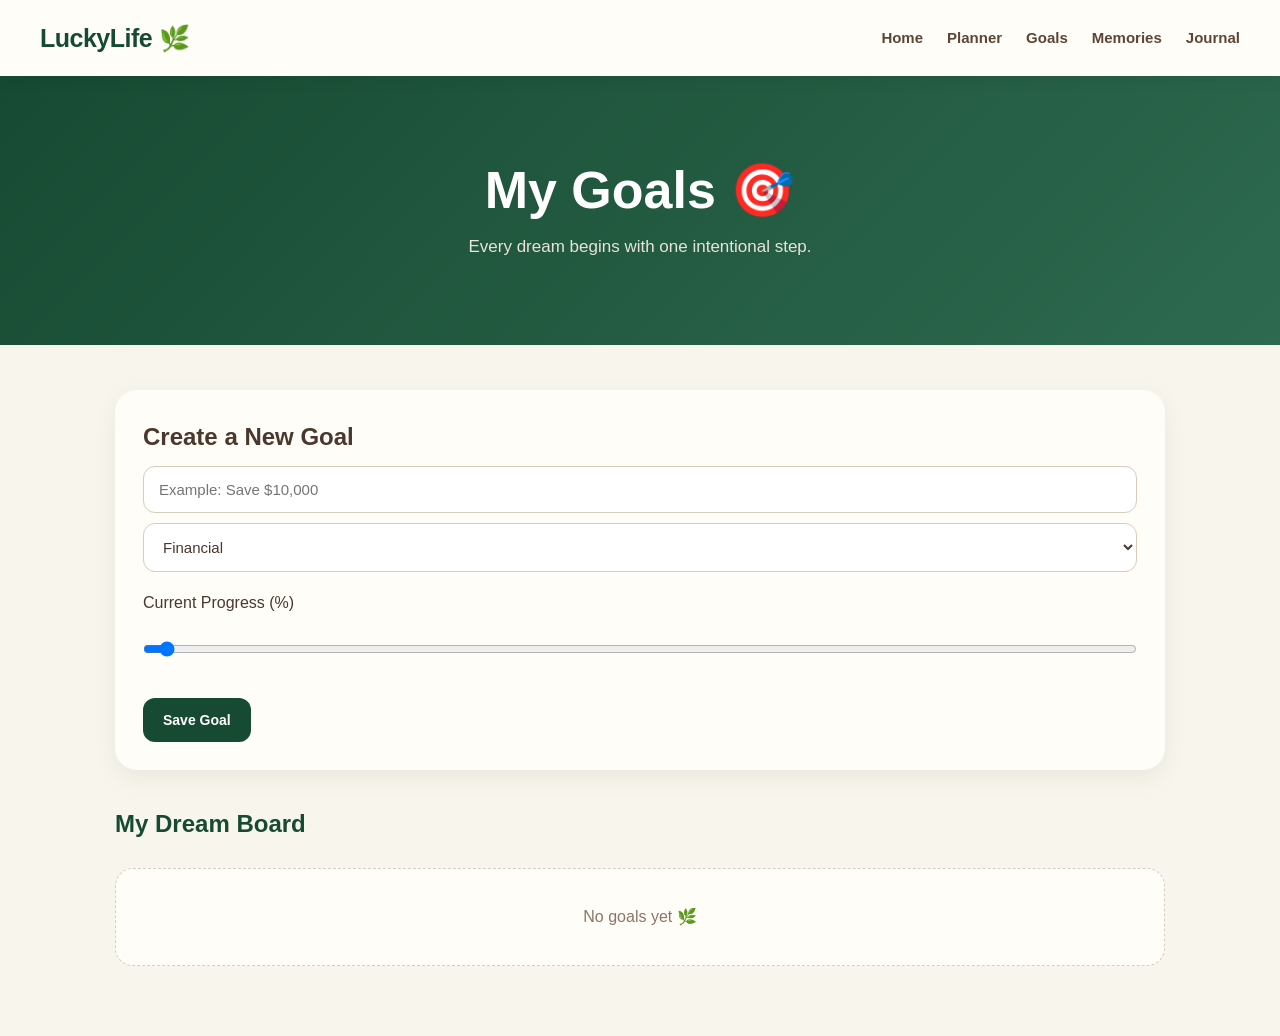
==== pages/goals.html @ 81a60444 "Initial LuckyLife website" ====
<!DOCTYPE html>
<html lang="en">
<head>
<meta charset="UTF-8">
<meta name="viewport" content="width=device-width, initial-scale=1.0">
<title>LuckyLife • Goals</title>
<link rel="stylesheet" href="../style.css">
</head>
<body>

<nav class="navbar">
<div class="logo">LuckyLife 🌿</div>

<div class="nav-links">
<a href="../index.html">Home</a>
<a href="planner.html">Planner</a>
<a href="goals.html">Goals</a>
<a href="memories.html">Memories</a>
<a href="#">Journal</a>
</div>
</nav>

<header class="hero">
<h1>My Goals 🎯</h1>
<p>Every dream begins with one intentional step.</p>
</header>

<main>

<div class="card">

<h2>Create a New Goal</h2>

<input
type="text"
id="goalTitle"
placeholder="Example: Save $10,000">

<select id="goalCategory">

<option>Financial</option>

<option>Career</option>

<option>Health</option>

<option>Spiritual</option>

<option>Personal</option>

</select>

<label style="margin-top:18px;display:block;">
Current Progress (%)
</label>

<input
type="range"
id="goalProgress"
min="0"
max="100"
value="0">

<button style="margin-top:18px;" onclick="addGoal()">
Save Goal
</button>

</div>

<h2 style="margin:35px 0 10px;color:#174A32;">
My Dream Board
</h2>

<div id="goalGrid" class="goal-grid"></div>

</main>

<script src="../script.js"></script>

</body>
</html>
---- style.css ----
/* ========================================
   LuckyLife 🌿
   Main Stylesheet
   ======================================== */

* {
    margin: 0;
    padding: 0;
    box-sizing: border-box;
}

:root {
    --green-dark: #174A32;
    --green: #2D6A4F;
    --green-light: #EEF4EF;

    --chocolate: #4A382D;
    --brown: #5C4637;
    --brown-light: #8A7768;

    --cream: #F8F5ED;
    --white: #FFFDF8;

    --beige: #E8DFD2;
    --border: #D8CCBC;
}

/* ========================================
   BODY
   ======================================== */

body {
    font-family: "Segoe UI", Arial, sans-serif;
    background: var(--cream);
    color: var(--chocolate);
    line-height: 1.6;
    min-height: 100vh;
}


/* ========================================
   NAVIGATION
   ======================================== */

.navbar {
    background: var(--white);
    padding: 18px 40px;

    display: flex;
    justify-content: space-between;
    align-items: center;

    box-shadow: 0 3px 15px rgba(0, 0, 0, 0.08);

    position: sticky;
    top: 0;
    z-index: 100;
}

.logo {
    font-size: 25px;
    font-weight: 700;
    color: var(--green-dark);
    letter-spacing: -0.5px;
}

.nav-links {
    display: flex;
    align-items: center;
    gap: 24px;
    flex-wrap: wrap;
}

.nav-links a {
    text-decoration: none;
    color: var(--brown);
    font-size: 15px;
    font-weight: 600;

    transition: 0.2s ease;
}

.nav-links a:hover {
    color: var(--green-dark);
}

.nav-links a.active {
    color: var(--green-dark);
}


/* ========================================
   HERO
   ======================================== */

.hero {
    background:
        linear-gradient(
            135deg,
            var(--green-dark),
            var(--green)
        );

    padding: 85px 20px;

    text-align: center;
    color: white;
}

.hero-content {
    max-width: 800px;
    margin: auto;
}

.welcome {
    font-size: 12px;
    font-weight: 700;
    letter-spacing: 3px;
    color: #DCE9DF;
    margin-bottom: 14px;
}

.hero h1 {
    font-size: 52px;
    line-height: 1.15;
    font-weight: 700;
    margin-bottom: 12px;
}

.hero p {
    color: #E9E4D8;
    margin-top: 10px;
    font-size: 17px;
}


/* ========================================
   MAIN
   ======================================== */

main {
    width: 100%;
    max-width: 1100px;

    margin: 0 auto;

    padding: 45px 25px 70px;
}


/* ========================================
   CARDS
   ======================================== */

.card {
    background: var(--white);

    border-radius: 22px;

    padding: 28px;

    box-shadow:
        0 8px 25px rgba(0, 0, 0, 0.06);
}


/* ========================================
   DASHBOARD
   ======================================== */

.dashboard-grid {
    display: grid;

    grid-template-columns: 2fr 1fr;

    gap: 22px;

    margin-bottom: 25px;
}

.progress-card {
    position: relative;
}

.progress-card h2 {
    font-size: 50px;
    color: var(--green-dark);
    margin: 8px 0 2px;
}

.progress-card p {
    color: var(--brown-light);
    margin-top: 5px;
}

.label {
    display: block;

    font-size: 11px;

    font-weight: 700;

    letter-spacing: 1.8px;

    color: var(--brown-light);
}


/* ========================================
   PROGRESS BAR
   ======================================== */

.progress-bar {
    width: 100%;

    height: 12px;

    background: var(--beige);

    border-radius: 20px;

    overflow: hidden;

    margin-top: 18px;
}

.progress-fill {
    height: 100%;

    width: 0%;

    background: var(--green-dark);

    border-radius: 20px;

    transition: width 0.4s ease;
}


/* ========================================
   NEXT TASK
   ======================================== */

.next-card h3 {
    font-size: 22px;

    color: var(--chocolate);

    margin: 12px 0 5px;
}

.next-card p {
    color: var(--brown-light);

    margin-bottom: 18px;
}

.mini-btn {
    display: inline-block;

    background: var(--green-dark);

    color: white;

    text-decoration: none;

    padding: 11px 17px;

    border-radius: 11px;

    font-size: 14px;

    font-weight: 600;

    transition: 0.2s ease;
}

.mini-btn:hover {
    background: #103522;

    transform: translateY(-1px);
}


/* ========================================
   VERSE
   ======================================== */

.verse-card {
    margin-bottom: 40px;

    border-left: 5px solid var(--green-dark);
}

.verse-card h3 {
    color: var(--green-dark);

    font-size: 23px;

    margin-top: 8px;
}

.verse-card blockquote {
    font-size: 21px;

    font-style: italic;

    color: var(--brown);

    margin-top: 8px;
}


/* ========================================
   SECTION TITLE
   ======================================== */

.section-title {
    margin-bottom: 22px;
}

.section-title h2 {
    color: var(--green-dark);

    font-size: 30px;

    margin-bottom: 4px;
}

.section-title p {
    color: var(--brown-light);

    font-size: 15px;
}


/* ========================================
   FEATURE GRID
   ======================================== */

.feature-grid {
    display: grid;

    grid-template-columns:
        repeat(4, 1fr);

    gap: 18px;
}

.feature-card {
    display: block;

    background: var(--white);

    color: var(--chocolate);

    text-decoration: none;

    border-radius: 20px;

    padding: 25px 20px;

    min-height: 190px;

    box-shadow:
        0 7px 20px rgba(0, 0, 0, 0.05);

    border: 1px solid rgba(74, 56, 45, 0.05);

    transition:
        transform 0.25s ease,
        box-shadow 0.25s ease,
        border-color 0.25s ease;
}

.feature-card:hover {
    transform: translateY(-6px);

    box-shadow:
        0 14px 30px rgba(23, 74, 50, 0.12);

    border-color: #D8E4DA;
}

.feature-card .icon {
    width: 52px;
    height: 52px;

    display: flex;
    align-items: center;
    justify-content: center;

    background: var(--green-light);

    border-radius: 15px;

    font-size: 25px;

    margin-bottom: 17px;
}

.feature-card h3 {
    color: var(--green-dark);

    font-size: 18px;

    margin-bottom: 6px;
}

.feature-card p {
    color: var(--brown-light);

    font-size: 14px;

    line-height: 1.5;
}


/* ========================================
   MOTIVATION
   ======================================== */

.motivation {
    margin-top: 45px;
}

.motivation .card {
    background:
        linear-gradient(
            135deg,
            #F3EEE3,
            #FFFDF8
        );

    text-align: center;

    padding: 42px 30px;

    border: 1px solid #E5DCCD;
}

.motivation h2 {
    max-width: 700px;

    margin: 12px auto 0;

    color: var(--green-dark);

    font-size: 28px;

    line-height: 1.4;
}


/* ========================================
   INPUTS
   ======================================== */

input,
textarea,
select {
    width: 100%;

    padding: 14px 15px;

    border-radius: 12px;

    border: 1px solid var(--border);

    margin-top: 10px;

    font-family: inherit;

    font-size: 15px;

    background: white;

    color: var(--chocolate);

    outline: none;

    transition:
        border-color 0.2s ease,
        box-shadow 0.2s ease;
}

input:focus,
textarea:focus,
select:focus {
    border-color: var(--green);

    box-shadow:
        0 0 0 3px rgba(45, 106, 79, 0.10);
}

textarea {
    resize: vertical;

    min-height: 110px;
}


/* ========================================
   BUTTONS
   ======================================== */

button {
    background: var(--green-dark);

    color: white;

    border: none;

    border-radius: 12px;

    padding: 14px 20px;

    font-family: inherit;

    font-size: 14px;

    font-weight: 700;

    cursor: pointer;

    transition:
        background 0.2s ease,
        transform 0.2s ease;
}

button:hover {
    background: #103522;

    transform: translateY(-1px);
}


/* ========================================
   GOALS
   ======================================== */

.goal-grid {
    display: grid;

    grid-template-columns:
        repeat(auto-fit, minmax(280px, 1fr));

    gap: 22px;

    margin-top: 25px;
}

.goal-card {
    background: var(--white);

    border-radius: 18px;

    padding: 22px;

    box-shadow:
        0 8px 20px rgba(0, 0, 0, 0.06);

    border-top: 5px solid var(--green-dark);
}

.goal-card h3 {
    color: var(--chocolate);

    margin-top: 5px;

    font-size: 20px;
}

.goal-category {
    display: inline-block;

    background: var(--green-light);

    color: var(--green-dark);

    padding: 6px 12px;

    border-radius: 20px;

    font-size: 12px;

    font-weight: 700;

    margin-bottom: 12px;
}

.goal-progress {
    margin: 16px 0;

    height: 10px;

    background: var(--beige);

    border-radius: 20px;

    overflow: hidden;
}

.goal-fill {
    height: 100%;

    background: var(--green-dark);

    border-radius: 20px;
}

.goal-percent {
    font-weight: 700;

    color: var(--green-dark);
}

.delete-btn {
    width: 100%;

    background: var(--brown);

    margin-top: 12px;
}

.delete-btn:hover {
    background: #3D2E25;
}


/* ========================================
   MEMORIES
   ======================================== */

.memory-grid {
    display: grid;

    grid-template-columns:
        repeat(auto-fit, minmax(260px, 1fr));

    gap: 22px;

    margin-top: 25px;
}

.memory-card {
    background: var(--white);

    border-radius: 18px;

    overflow: hidden;

    box-shadow:
        0 8px 20px rgba(0, 0, 0, 0.08);
}

.memory-card img {
    width: 100%;

    height: 220px;

    object-fit: cover;

    display: block;
}

.memory-content {
    padding: 18px;
}

.memory-content h3 {
    color: var(--green-dark);

    margin-bottom: 8px;
}

.memory-story {
    color: var(--brown);

    line-height: 1.6;
}

.memory-date {
    color: var(--green-dark);

    font-weight: 700;

    margin-bottom: 8px;

    font-size: 14px;
}


/* ========================================
   EMPTY STATES
   ======================================== */

.empty {
    text-align: center;

    padding: 35px;

    color: var(--brown-light);

    background: var(--white);

    border-radius: 18px;

    border: 1px dashed var(--border);
}


/* ========================================
   PLANNER
   ======================================== */

.date-box {
    margin-bottom: 22px;
}

.task-form {
    display: grid;

    grid-template-columns: 160px 1fr auto;

    gap: 12px;

    align-items: end;

    margin-top: 10px;
}

.task-form input {
    margin-top: 0;
}

.task-form button {
    height: 48px;
}

.task {
    display: flex;

    justify-content: space-between;

    align-items: center;

    gap: 15px;

    padding: 17px;

    margin-top: 12px;

    background: #F7F4EC;

    border-radius: 14px;

    border-left: 4px solid var(--green-dark);
}

.task-info {
    display: flex;

    align-items: center;

    gap: 15px;

    min-width: 0;
}

.task-time {
    color: var(--green-dark);

    font-weight: 700;

    min-width: 65px;
}

.task-name {
    color: var(--chocolate);

    font-weight: 600;

    word-break: break-word;
}

.task.done {
    opacity: 0.55;

    border-left-color: var(--brown);
}

.task.done .task-name {
    text-decoration: line-through;
}

.task button {
    padding: 9px 12px;

    font-size: 13px;
}


/* ========================================
   FOOTER
   ======================================== */

footer {
    text-align: center;

    padding: 30px 20px 40px;

    color: var(--brown-light);

    font-size: 14px;
}

footer p {
    margin: 0;
}


/* ========================================
   TABLET
   ======================================== */

@media (max-width: 900px) {

    .navbar {
        padding: 17px 25px;
    }

    .nav-links {
        gap: 16px;
    }

    .feature-grid {
        grid-template-columns:
            repeat(2, 1fr);
    }

    .dashboard-grid {
        grid-template-columns: 1fr 1fr;
    }

    .hero h1 {
        font-size: 42px;
    }

}


/* ========================================
   MOBILE
   ======================================== */

@media (max-width: 700px) {

    .navbar {
        flex-direction: column;

        gap: 14px;

        padding: 16px 18px;
    }

    .logo {
        font-size: 23px;
    }

    .nav-links {
        justify-content: center;

        gap: 12px 16px;
    }

    .nav-links a {
        font-size: 14px;
    }

    .hero {
        padding: 65px 20px;
    }

    .hero h1 {
        font-size: 36px;
    }

    .welcome {
        font-size: 10px;

        letter-spacing: 2px;
    }

    main {
        padding: 30px 17px 55px;
    }

    .dashboard-grid {
        grid-template-columns: 1fr;
    }

    .feature-grid {
        grid-template-columns: 1fr 1fr;
    }

    .feature-card {
        min-height: 175px;

        padding: 20px 17px;
    }

    .motivation h2 {
        font-size: 23px;
    }

    .task-form {
        grid-template-columns: 1fr;
    }

    .task-form button {
        width: 100%;
    }

}


/* ========================================
   SMALL PHONES
   ======================================== */

@media (max-width: 480px) {

    .nav-links {
        gap: 9px 13px;
    }

    .nav-links a {
        font-size: 13px;
    }

    .hero {
        padding: 55px 16px;
    }

    .hero h1 {
        font-size: 31px;
    }

    .hero p {
        font-size: 15px;
    }

    .dashboard-grid {
        gap: 15px;
    }

    .card {
        padding: 22px 18px;

        border-radius: 18px;
    }

    .progress-card h2 {
        font-size: 42px;
    }

    .feature-grid {
        grid-template-columns: 1fr;
    }

    .feature-card {
        min-height: auto;

        padding: 22px;
    }

    .section-title h2 {
        font-size: 26px;
    }

    .verse-card blockquote {
        font-size: 18px;
    }

    .motivation {
        margin-top: 30px;
    }

    .motivation .card {
        padding: 32px 20px;
    }

    .motivation h2 {
        font-size: 21px;
    }

    .task {
        align-items: flex-start;

        flex-direction: column;
    }

    .task-info {
        width: 100%;
    }

}
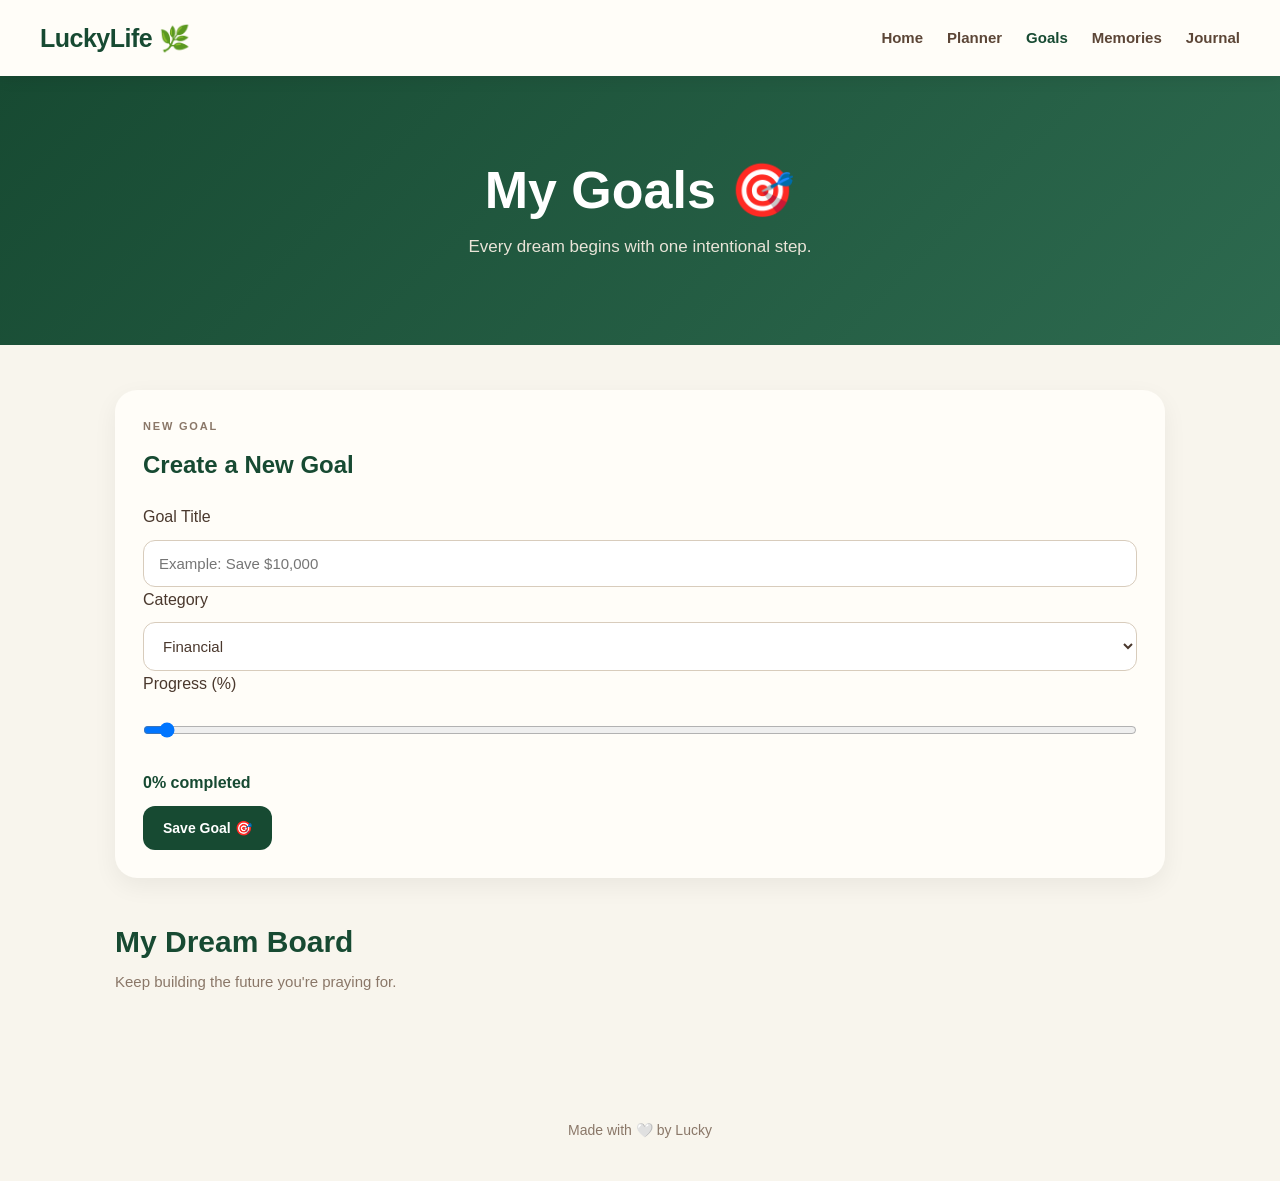
==== commit 776d68b7: "new commit" ====
--- a/pages/goals.html
+++ b/pages/goals.html
@@ -1,81 +1,105 @@
 <!DOCTYPE html>
 <html lang="en">
 <head>
-<meta charset="UTF-8">
-<meta name="viewport" content="width=device-width, initial-scale=1.0">
-<title>LuckyLife • Goals</title>
-<link rel="stylesheet" href="../style.css">
+  <meta charset="UTF-8">
+  <meta name="viewport" content="width=device-width, initial-scale=1.0">
+  <title>LuckyLife • Goals</title>
+  <link rel="stylesheet" href="../style.css">
 </head>
 <body>
 
-<nav class="navbar">
-<div class="logo">LuckyLife 🌿</div>
+  <!-- Navigation -->
+  <nav class="navbar">
+    <div class="logo">LuckyLife 🌿</div>
 
-<div class="nav-links">
-<a href="../index.html">Home</a>
-<a href="planner.html">Planner</a>
-<a href="goals.html">Goals</a>
-<a href="memories.html">Memories</a>
-<a href="#">Journal</a>
-</div>
-</nav>
+    <div class="nav-links">
+      <a href="../index.html">Home</a>
+      <a href="planner.html">Planner</a>
+      <a href="goals.html" class="active">Goals</a>
+      <a href="memories.html">Memories</a>
+      <a href="journal.html">Journal</a>
+    </div>
+  </nav>
 
-<header class="hero">
-<h1>My Goals 🎯</h1>
-<p>Every dream begins with one intentional step.</p>
-</header>
+  <!-- Hero -->
+  <header class="hero">
+    <h1>My Goals 🎯</h1>
+    <p>Every dream begins with one intentional step.</p>
+  </header>
 
-<main>
+  <!-- Main -->
+  <main>
 
-<div class="card">
+    <section class="card">
 
-<h2>Create a New Goal</h2>
+      <span class="label">NEW GOAL</span>
 
-<input
-type="text"
-id="goalTitle"
-placeholder="Example: Save $10,000">
+      <h2 style="margin:10px 0 20px;color:#174A32;">
+        Create a New Goal
+      </h2>
 
-<select id="goalCategory">
+      <label>Goal Title</label>
+      <input
+        type="text"
+        id="goalTitle"
+        placeholder="Example: Save $10,000"
+      >
 
-<option>Financial</option>
+      <label>Category</label>
+      <select id="goalCategory">
+        <option>Financial</option>
+        <option>Career</option>
+        <option>Health</option>
+        <option>Spiritual</option>
+        <option>Personal</option>
+      </select>
 
-<option>Career</option>
+      <label>Progress (%)</label>
+      <input
+        type="range"
+        id="goalProgress"
+        min="0"
+        max="100"
+        value="0"
+      >
 
-<option>Health</option>
+      <p id="progressValue" style="margin:10px 0;color:#174A32;font-weight:bold;">
+        0% completed
+      </p>
 
-<option>Spiritual</option>
+      <button onclick="addGoal()">
+        Save Goal 🎯
+      </button>
 
-<option>Personal</option>
+    </section>
 
-</select>
+    <section style="margin-top:40px;">
 
-<label style="margin-top:18px;display:block;">
-Current Progress (%)
-</label>
+      <div class="section-title">
+        <h2>My Dream Board</h2>
+        <p>Keep building the future you're praying for.</p>
+      </div>
 
-<input
-type="range"
-id="goalProgress"
-min="0"
-max="100"
-value="0">
+      <div id="goalGrid" class="goal-grid"></div>
 
-<button style="margin-top:18px;" onclick="addGoal()">
-Save Goal
-</button>
+    </section>
 
-</div>
+  </main>
 
-<h2 style="margin:35px 0 10px;color:#174A32;">
-My Dream Board
-</h2>
+  <footer>
+    <p>Made with 🤍 by Lucky</p>
+  </footer>
 
-<div id="goalGrid" class="goal-grid"></div>
+  <script src="../script.js"></script>
 
-</main>
+  <script>
+    const slider = document.getElementById("goalProgress");
+    const value = document.getElementById("progressValue");
 
-<script src="../script.js"></script>
+    slider.addEventListener("input", () => {
+      value.textContent = slider.value + "% completed";
+    });
+  </script>
 
 </body>
 </html>
--- a/style.css
+++ b/style.css
@@ -1005,4 +1005,68 @@
         width: 100%;
     }
 
+}
+/* ==========================
+   JOURNAL
+========================== */
+
+.journal-section{
+  margin-top:40px;
+}
+
+.journal-grid{
+  display:grid;
+  grid-template-columns:repeat(auto-fit,minmax(300px,1fr));
+  gap:22px;
+}
+
+.journal-card{
+  background:white;
+  border-radius:18px;
+  padding:22px;
+  box-shadow:0 8px 20px rgba(0,0,0,.06);
+  border-left:5px solid #174A32;
+}
+
+.journal-date{
+  color:#174A32;
+  font-size:13px;
+  font-weight:bold;
+  margin-bottom:8px;
+}
+
+.journal-card h3{
+  color:#174A32;
+  margin-bottom:10px;
+}
+
+.journal-mood{
+  display:inline-block;
+  background:#EEF4EF;
+  color:#174A32;
+  padding:6px 12px;
+  border-radius:20px;
+  font-size:12px;
+  margin-bottom:14px;
+}
+
+.journal-text{
+  white-space:pre-wrap;
+  line-height:1.6;
+  margin-bottom:15px;
+}
+
+.journal-prayer{
+  background:#F7F4EC;
+  border-radius:12px;
+  padding:14px;
+}
+
+.journal-prayer strong{
+  color:#174A32;
+}
+
+.journal-prayer p{
+  white-space:pre-wrap;
+  margin-top:8px;
 }
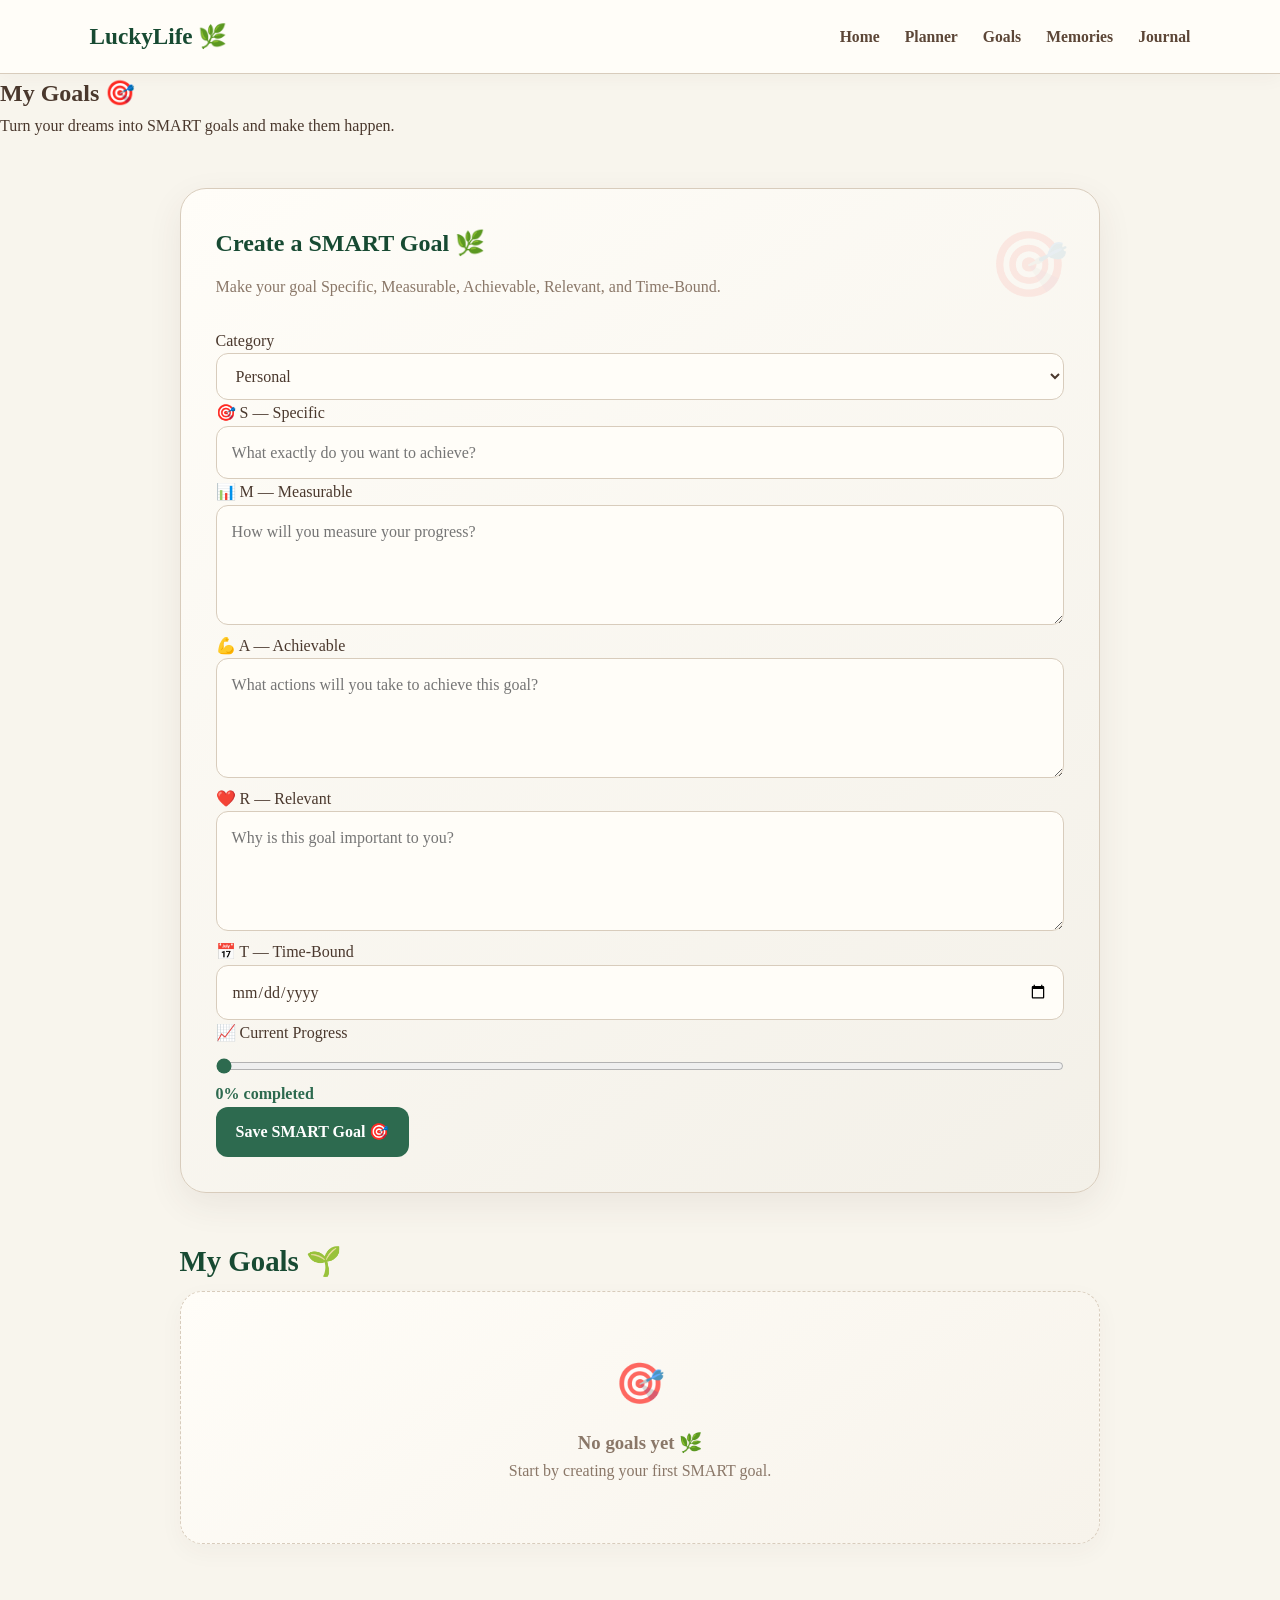
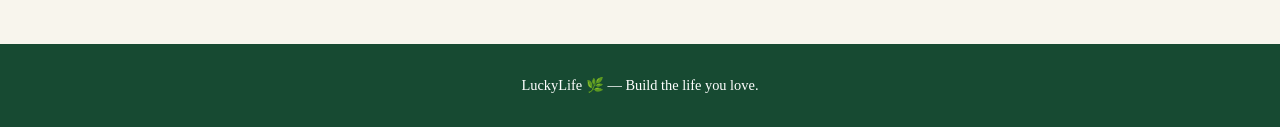
==== commit 76bd3ebe: "new commit" ====
--- a/pages/goals.html
+++ b/pages/goals.html
@@ -3,9 +3,14 @@
 <head>
   <meta charset="UTF-8">
   <meta name="viewport" content="width=device-width, initial-scale=1.0">
+
   <title>LuckyLife • Goals</title>
-  <link rel="stylesheet" href="../style.css">
+<link rel="stylesheet" href="../style.css">
+<link rel="stylesheet" href="../css/goals.css">
+
+  <script src="../js/goals.js" defer></script>
 </head>
+
 <body>
 
   <!-- Navigation -->
@@ -21,85 +26,217 @@
     </div>
   </nav>
 
+
   <!-- Hero -->
-  <header class="hero">
+  <section class="hero">
     <h1>My Goals 🎯</h1>
-    <p>Every dream begins with one intentional step.</p>
-  </header>
-
-  <!-- Main -->
-  <main>
-
-    <section class="card">
-
-      <span class="label">NEW GOAL</span>
-
-      <h2 style="margin:10px 0 20px;color:#174A32;">
-        Create a New Goal
-      </h2>
-
-      <label>Goal Title</label>
-      <input
-        type="text"
-        id="goalTitle"
-        placeholder="Example: Save $10,000"
+    <p>Turn your dreams into SMART goals and make them happen.</p>
+  </section>
+
+
+  <!-- SMART Goal Form -->
+  <main class="goals-container">
+
+    <section class="goal-form-section">
+
+      <h2>Create a SMART Goal 🌿</h2>
+
+      <p class="section-intro">
+        Make your goal Specific, Measurable, Achievable, Relevant, and Time-Bound.
+      </p>
+
+
+      <!-- Category -->
+      <div class="form-group">
+
+        <label for="goalCategory">
+          Category
+        </label>
+
+        <select id="goalCategory">
+
+          <option value="Personal">
+            Personal
+          </option>
+
+          <option value="Career">
+            Career
+          </option>
+
+          <option value="Education">
+            Education
+          </option>
+
+          <option value="Financial">
+            Financial
+          </option>
+
+          <option value="Health">
+            Health
+          </option>
+
+          <option value="Family">
+            Family
+          </option>
+
+          <option value="Spiritual">
+            Spiritual
+          </option>
+
+          <option value="Relationships">
+            Relationships
+          </option>
+
+          <option value="Other">
+            Other
+          </option>
+
+        </select>
+
+      </div>
+
+
+      <!-- Specific -->
+      <div class="form-group">
+
+        <label for="goalTitle">
+          🎯 S — Specific
+        </label>
+
+        <input
+          type="text"
+          id="goalTitle"
+          placeholder="What exactly do you want to achieve?"
+        >
+
+      </div>
+
+
+      <!-- Measurable -->
+      <div class="form-group">
+
+        <label for="goalMeasure">
+          📊 M — Measurable
+        </label>
+
+        <textarea
+          id="goalMeasure"
+          rows="3"
+          placeholder="How will you measure your progress?"
+        ></textarea>
+
+      </div>
+
+
+      <!-- Achievable -->
+      <div class="form-group">
+
+        <label for="goalActions">
+          💪 A — Achievable
+        </label>
+
+        <textarea
+          id="goalActions"
+          rows="3"
+          placeholder="What actions will you take to achieve this goal?"
+        ></textarea>
+
+      </div>
+
+
+      <!-- Relevant -->
+      <div class="form-group">
+
+        <label for="goalWhy">
+          ❤️ R — Relevant
+        </label>
+
+        <textarea
+          id="goalWhy"
+          rows="3"
+          placeholder="Why is this goal important to you?"
+        ></textarea>
+
+      </div>
+
+
+      <!-- Time Bound -->
+      <div class="form-group">
+
+        <label for="goalDeadline">
+          📅 T — Time-Bound
+        </label>
+
+        <input
+          type="date"
+          id="goalDeadline"
+        >
+
+      </div>
+
+
+      <!-- Progress -->
+      <div class="form-group">
+
+        <label for="goalProgress">
+          📈 Current Progress
+        </label>
+
+        <input
+          type="range"
+          id="goalProgress"
+          min="0"
+          max="100"
+          value="0"
+        >
+
+        <div id="progressValue">
+          0% completed
+        </div>
+
+      </div>
+
+
+      <!-- Save -->
+      <button
+        type="button"
+        class="save-btn"
+        onclick="addGoal()"
       >
-
-      <label>Category</label>
-      <select id="goalCategory">
-        <option>Financial</option>
-        <option>Career</option>
-        <option>Health</option>
-        <option>Spiritual</option>
-        <option>Personal</option>
-      </select>
-
-      <label>Progress (%)</label>
-      <input
-        type="range"
-        id="goalProgress"
-        min="0"
-        max="100"
-        value="0"
-      >
-
-      <p id="progressValue" style="margin:10px 0;color:#174A32;font-weight:bold;">
-        0% completed
-      </p>
-
-      <button onclick="addGoal()">
-        Save Goal 🎯
+        Save SMART Goal 🎯
       </button>
 
     </section>
 
-    <section style="margin-top:40px;">
-
-      <div class="section-title">
-        <h2>My Dream Board</h2>
-        <p>Keep building the future you're praying for.</p>
-      </div>
-
-      <div id="goalGrid" class="goal-grid"></div>
+
+    <!-- Goals Board -->
+    <section class="goals-board">
+
+      <h2>My Goals 🌱</h2>
+
+      <div id="goalGrid">
+
+        <div class="empty">
+
+          <h3>No goals yet 🌿</h3>
+
+          <p>
+            Start by creating your first SMART goal.
+          </p>
+
+        </div>
+
+      </div>
 
     </section>
 
   </main>
 
+
+  <!-- Footer -->
   <footer>
-    <p>Made with 🤍 by Lucky</p>
+    <p>LuckyLife 🌿 — Build the life you love.</p>
   </footer>
-
-  <script src="../script.js"></script>
-
-  <script>
-    const slider = document.getElementById("goalProgress");
-    const value = document.getElementById("progressValue");
-
-    slider.addEventListener("input", () => {
-      value.textContent = slider.value + "% completed";
-    });
-  </script>
 
 </body>
 </html>
--- a/style.css
+++ b/style.css
@@ -1,1072 +1,323 @@
 /* ========================================
    LuckyLife 🌿
-   Main Stylesheet
-   ======================================== */
+   SHARED / GLOBAL STYLES
+======================================== */
+
+:root {
+  --green-dark: #174A32;
+  --green: #2D6A4F;
+  --green-light: #EEF4EF;
+
+  --chocolate: #4A382D;
+  --brown: #5C4637;
+  --brown-light: #8A7768;
+
+  --cream: #F8F5ED;
+  --white: #FFFDF8;
+  --beige: #E8DFD2;
+  --border: #D8CCBC;
+
+  --shadow: 0 12px 35px rgba(74, 56, 45, 0.08);
+  --shadow-hover: 0 18px 45px rgba(23, 74, 50, 0.12);
+}
+
+/* ========================================
+   RESET
+======================================== */
 
 * {
-    margin: 0;
-    padding: 0;
-    box-sizing: border-box;
-}
-
-:root {
-    --green-dark: #174A32;
-    --green: #2D6A4F;
-    --green-light: #EEF4EF;
-
-    --chocolate: #4A382D;
-    --brown: #5C4637;
-    --brown-light: #8A7768;
-
-    --cream: #F8F5ED;
-    --white: #FFFDF8;
-
-    --beige: #E8DFD2;
-    --border: #D8CCBC;
-}
-
-/* ========================================
-   BODY
-   ======================================== */
+  margin: 0;
+  padding: 0;
+  box-sizing: border-box;
+}
+
+html {
+  scroll-behavior: smooth;
+}
 
 body {
-    font-family: "Segoe UI", Arial, sans-serif;
-    background: var(--cream);
-    color: var(--chocolate);
-    line-height: 1.6;
-    min-height: 100vh;
-}
-
-
-/* ========================================
-   NAVIGATION
-   ======================================== */
-
-.navbar {
-    background: var(--white);
-    padding: 18px 40px;
-
-    display: flex;
-    justify-content: space-between;
-    align-items: center;
-
-    box-shadow: 0 3px 15px rgba(0, 0, 0, 0.08);
-
-    position: sticky;
-    top: 0;
-    z-index: 100;
-}
-
-.logo {
-    font-size: 25px;
-    font-weight: 700;
-    color: var(--green-dark);
-    letter-spacing: -0.5px;
-}
-
-.nav-links {
-    display: flex;
-    align-items: center;
-    gap: 24px;
-    flex-wrap: wrap;
-}
-
-.nav-links a {
-    text-decoration: none;
-    color: var(--brown);
-    font-size: 15px;
-    font-weight: 600;
-
-    transition: 0.2s ease;
-}
-
-.nav-links a:hover {
-    color: var(--green-dark);
-}
-
-.nav-links a.active {
-    color: var(--green-dark);
-}
-
-
-/* ========================================
-   HERO
-   ======================================== */
-
-.hero {
-    background:
-        linear-gradient(
-            135deg,
-            var(--green-dark),
-            var(--green)
-        );
-
-    padding: 85px 20px;
-
-    text-align: center;
-    color: white;
-}
-
-.hero-content {
-    max-width: 800px;
-    margin: auto;
-}
-
-.welcome {
-    font-size: 12px;
-    font-weight: 700;
-    letter-spacing: 3px;
-    color: #DCE9DF;
-    margin-bottom: 14px;
-}
-
-.hero h1 {
-    font-size: 52px;
-    line-height: 1.15;
-    font-weight: 700;
-    margin-bottom: 12px;
-}
-
-.hero p {
-    color: #E9E4D8;
-    margin-top: 10px;
-    font-size: 17px;
-}
-
-
-/* ========================================
-   MAIN
-   ======================================== */
-
-main {
-    width: 100%;
-    max-width: 1100px;
-
-    margin: 0 auto;
-
-    padding: 45px 25px 70px;
-}
-
-
-/* ========================================
-   CARDS
-   ======================================== */
-
-.card {
-    background: var(--white);
-
-    border-radius: 22px;
-
-    padding: 28px;
-
-    box-shadow:
-        0 8px 25px rgba(0, 0, 0, 0.06);
-}
-
-
-/* ========================================
-   DASHBOARD
-   ======================================== */
-
-.dashboard-grid {
-    display: grid;
-
-    grid-template-columns: 2fr 1fr;
-
-    gap: 22px;
-
-    margin-bottom: 25px;
-}
-
-.progress-card {
-    position: relative;
-}
-
-.progress-card h2 {
-    font-size: 50px;
-    color: var(--green-dark);
-    margin: 8px 0 2px;
-}
-
-.progress-card p {
-    color: var(--brown-light);
-    margin-top: 5px;
-}
-
-.label {
-    display: block;
-
-    font-size: 11px;
-
-    font-weight: 700;
-
-    letter-spacing: 1.8px;
-
-    color: var(--brown-light);
-}
-
-
-/* ========================================
-   PROGRESS BAR
-   ======================================== */
-
-.progress-bar {
-    width: 100%;
-
-    height: 12px;
-
-    background: var(--beige);
-
-    border-radius: 20px;
-
-    overflow: hidden;
-
-    margin-top: 18px;
-}
-
-.progress-fill {
-    height: 100%;
-
-    width: 0%;
-
-    background: var(--green-dark);
-
-    border-radius: 20px;
-
-    transition: width 0.4s ease;
-}
-
-
-/* ========================================
-   NEXT TASK
-   ======================================== */
-
-.next-card h3 {
-    font-size: 22px;
-
-    color: var(--chocolate);
-
-    margin: 12px 0 5px;
-}
-
-.next-card p {
-    color: var(--brown-light);
-
-    margin-bottom: 18px;
-}
-
-.mini-btn {
-    display: inline-block;
-
-    background: var(--green-dark);
-
-    color: white;
-
-    text-decoration: none;
-
-    padding: 11px 17px;
-
-    border-radius: 11px;
-
-    font-size: 14px;
-
-    font-weight: 600;
-
-    transition: 0.2s ease;
-}
-
-.mini-btn:hover {
-    background: #103522;
-
-    transform: translateY(-1px);
-}
-
-
-/* ========================================
-   VERSE
-   ======================================== */
-
-.verse-card {
-    margin-bottom: 40px;
-
-    border-left: 5px solid var(--green-dark);
-}
-
-.verse-card h3 {
-    color: var(--green-dark);
-
-    font-size: 23px;
-
-    margin-top: 8px;
-}
-
-.verse-card blockquote {
-    font-size: 21px;
-
-    font-style: italic;
-
-    color: var(--brown);
-
-    margin-top: 8px;
-}
-
-
-/* ========================================
-   SECTION TITLE
-   ======================================== */
-
-.section-title {
-    margin-bottom: 22px;
-}
-
-.section-title h2 {
-    color: var(--green-dark);
-
-    font-size: 30px;
-
-    margin-bottom: 4px;
-}
-
-.section-title p {
-    color: var(--brown-light);
-
-    font-size: 15px;
-}
-
-
-/* ========================================
-   FEATURE GRID
-   ======================================== */
-
-.feature-grid {
-    display: grid;
-
-    grid-template-columns:
-        repeat(4, 1fr);
-
-    gap: 18px;
-}
-
-.feature-card {
-    display: block;
-
-    background: var(--white);
-
-    color: var(--chocolate);
-
-    text-decoration: none;
-
-    border-radius: 20px;
-
-    padding: 25px 20px;
-
-    min-height: 190px;
-
-    box-shadow:
-        0 7px 20px rgba(0, 0, 0, 0.05);
-
-    border: 1px solid rgba(74, 56, 45, 0.05);
-
-    transition:
-        transform 0.25s ease,
-        box-shadow 0.25s ease,
-        border-color 0.25s ease;
-}
-
-.feature-card:hover {
-    transform: translateY(-6px);
-
-    box-shadow:
-        0 14px 30px rgba(23, 74, 50, 0.12);
-
-    border-color: #D8E4DA;
-}
-
-.feature-card .icon {
-    width: 52px;
-    height: 52px;
-
-    display: flex;
-    align-items: center;
-    justify-content: center;
-
-    background: var(--green-light);
-
-    border-radius: 15px;
-
-    font-size: 25px;
-
-    margin-bottom: 17px;
-}
-
-.feature-card h3 {
-    color: var(--green-dark);
-
-    font-size: 18px;
-
-    margin-bottom: 6px;
-}
-
-.feature-card p {
-    color: var(--brown-light);
-
-    font-size: 14px;
-
-    line-height: 1.5;
-}
-
-
-/* ========================================
-   MOTIVATION
-   ======================================== */
-
-.motivation {
-    margin-top: 45px;
-}
-
-.motivation .card {
-    background:
-        linear-gradient(
-            135deg,
-            #F3EEE3,
-            #FFFDF8
-        );
-
-    text-align: center;
-
-    padding: 42px 30px;
-
-    border: 1px solid #E5DCCD;
-}
-
-.motivation h2 {
-    max-width: 700px;
-
-    margin: 12px auto 0;
-
-    color: var(--green-dark);
-
-    font-size: 28px;
-
-    line-height: 1.4;
-}
-
-
-/* ========================================
-   INPUTS
-   ======================================== */
-
+  font-family: Georgia, "Times New Roman", serif;
+  background: var(--cream);
+  color: var(--chocolate);
+  line-height: 1.6;
+  min-height: 100vh;
+}
+
+img {
+  max-width: 100%;
+  display: block;
+}
+
+button,
 input,
 textarea,
 select {
-    width: 100%;
-
-    padding: 14px 15px;
-
-    border-radius: 12px;
-
-    border: 1px solid var(--border);
-
-    margin-top: 10px;
-
-    font-family: inherit;
-
-    font-size: 15px;
-
-    background: white;
-
-    color: var(--chocolate);
-
-    outline: none;
-
-    transition:
-        border-color 0.2s ease,
-        box-shadow 0.2s ease;
+  font: inherit;
+}
+
+button {
+  cursor: pointer;
+}
+
+/* ========================================
+   NAVIGATION
+======================================== */
+
+.navbar {
+  width: 100%;
+  background: var(--white);
+  border-bottom: 1px solid var(--border);
+
+  display: flex;
+  align-items: center;
+  justify-content: space-between;
+
+  padding: 18px 7%;
+  position: sticky;
+  top: 0;
+  z-index: 1000;
+
+  box-shadow: 0 4px 18px rgba(74, 56, 45, 0.04);
+}
+
+.logo {
+  color: var(--green-dark);
+  font-size: 1.45rem;
+  font-weight: bold;
+  text-decoration: none;
+  white-space: nowrap;
+}
+
+.nav-links {
+  display: flex;
+  align-items: center;
+  gap: 25px;
+  list-style: none;
+}
+
+.nav-links a {
+  color: var(--brown);
+  text-decoration: none;
+  font-size: 0.98rem;
+  font-weight: 600;
+
+  position: relative;
+  transition: color 0.25s ease;
+}
+
+.nav-links a::after {
+  content: "";
+  position: absolute;
+  left: 0;
+  bottom: -6px;
+  width: 0;
+  height: 2px;
+  background: var(--green);
+  transition: width 0.25s ease;
+}
+
+.nav-links a:hover {
+  color: var(--green);
+}
+
+.nav-links a:hover::after {
+  width: 100%;
+}
+
+/* ========================================
+   SHARED MAIN
+======================================== */
+
+main {
+  width: 100%;
+  max-width: 1200px;
+  margin: 0 auto;
+  padding: 50px 7%;
+}
+
+.section-title {
+  color: var(--green-dark);
+  font-size: 2rem;
+  margin-bottom: 25px;
+}
+
+/* ========================================
+   SHARED CARD
+======================================== */
+
+.card {
+  background: var(--white);
+  border: 1px solid var(--border);
+  border-radius: 20px;
+  padding: 25px;
+  box-shadow: var(--shadow);
+
+  transition:
+    transform 0.3s ease,
+    box-shadow 0.3s ease;
+}
+
+.card:hover {
+  transform: translateY(-4px);
+  box-shadow: var(--shadow-hover);
+}
+
+/* ========================================
+   FORMS
+======================================== */
+
+input,
+textarea,
+select {
+  width: 100%;
+  padding: 13px 15px;
+
+  background: var(--white);
+  color: var(--chocolate);
+
+  border: 1px solid var(--border);
+  border-radius: 12px;
+
+  outline: none;
+
+  transition:
+    border-color 0.25s ease,
+    box-shadow 0.25s ease,
+    transform 0.2s ease;
+}
+
+textarea {
+  min-height: 120px;
+  resize: vertical;
 }
 
 input:focus,
 textarea:focus,
 select:focus {
-    border-color: var(--green);
-
-    box-shadow:
-        0 0 0 3px rgba(45, 106, 79, 0.10);
-}
-
-textarea {
-    resize: vertical;
-
-    min-height: 110px;
-}
-
+  border-color: var(--green);
+  box-shadow: 0 0 0 4px rgba(45, 106, 79, 0.1);
+}
 
 /* ========================================
    BUTTONS
-   ======================================== */
+======================================== */
 
 button {
-    background: var(--green-dark);
-
-    color: white;
-
-    border: none;
-
-    border-radius: 12px;
-
-    padding: 14px 20px;
-
-    font-family: inherit;
-
-    font-size: 14px;
-
-    font-weight: 700;
-
-    cursor: pointer;
-
-    transition:
-        background 0.2s ease,
-        transform 0.2s ease;
+  border: none;
+  border-radius: 12px;
+  padding: 12px 20px;
+
+  background: var(--green);
+  color: white;
+
+  font-weight: bold;
+
+  transition:
+    transform 0.2s ease,
+    background 0.2s ease,
+    box-shadow 0.2s ease;
 }
 
 button:hover {
-    background: #103522;
-
-    transform: translateY(-1px);
-}
-
-
-/* ========================================
-   GOALS
-   ======================================== */
-
-.goal-grid {
-    display: grid;
-
-    grid-template-columns:
-        repeat(auto-fit, minmax(280px, 1fr));
-
-    gap: 22px;
-
-    margin-top: 25px;
-}
-
-.goal-card {
-    background: var(--white);
-
-    border-radius: 18px;
-
-    padding: 22px;
-
-    box-shadow:
-        0 8px 20px rgba(0, 0, 0, 0.06);
-
-    border-top: 5px solid var(--green-dark);
-}
-
-.goal-card h3 {
-    color: var(--chocolate);
-
-    margin-top: 5px;
-
-    font-size: 20px;
-}
-
-.goal-category {
-    display: inline-block;
-
-    background: var(--green-light);
-
-    color: var(--green-dark);
-
-    padding: 6px 12px;
-
-    border-radius: 20px;
-
-    font-size: 12px;
-
-    font-weight: 700;
-
-    margin-bottom: 12px;
-}
-
-.goal-progress {
-    margin: 16px 0;
-
-    height: 10px;
-
-    background: var(--beige);
-
-    border-radius: 20px;
-
-    overflow: hidden;
-}
-
-.goal-fill {
-    height: 100%;
-
-    background: var(--green-dark);
-
-    border-radius: 20px;
-}
-
-.goal-percent {
-    font-weight: 700;
-
-    color: var(--green-dark);
-}
-
-.delete-btn {
-    width: 100%;
-
-    background: var(--brown);
-
-    margin-top: 12px;
-}
-
-.delete-btn:hover {
-    background: #3D2E25;
-}
-
-
-/* ========================================
-   MEMORIES
-   ======================================== */
-
-.memory-grid {
-    display: grid;
-
-    grid-template-columns:
-        repeat(auto-fit, minmax(260px, 1fr));
-
-    gap: 22px;
-
-    margin-top: 25px;
-}
-
-.memory-card {
-    background: var(--white);
-
-    border-radius: 18px;
-
-    overflow: hidden;
-
-    box-shadow:
-        0 8px 20px rgba(0, 0, 0, 0.08);
-}
-
-.memory-card img {
-    width: 100%;
-
-    height: 220px;
-
-    object-fit: cover;
-
-    display: block;
-}
-
-.memory-content {
-    padding: 18px;
-}
-
-.memory-content h3 {
-    color: var(--green-dark);
-
-    margin-bottom: 8px;
-}
-
-.memory-story {
-    color: var(--brown);
-
-    line-height: 1.6;
-}
-
-.memory-date {
-    color: var(--green-dark);
-
-    font-weight: 700;
-
-    margin-bottom: 8px;
-
-    font-size: 14px;
-}
-
-
-/* ========================================
-   EMPTY STATES
-   ======================================== */
-
-.empty {
-    text-align: center;
-
-    padding: 35px;
-
-    color: var(--brown-light);
-
-    background: var(--white);
-
-    border-radius: 18px;
-
-    border: 1px dashed var(--border);
-}
-
-
-/* ========================================
-   PLANNER
-   ======================================== */
-
-.date-box {
-    margin-bottom: 22px;
-}
-
-.task-form {
-    display: grid;
-
-    grid-template-columns: 160px 1fr auto;
-
-    gap: 12px;
-
-    align-items: end;
-
-    margin-top: 10px;
-}
-
-.task-form input {
-    margin-top: 0;
-}
-
-.task-form button {
-    height: 48px;
-}
-
-.task {
-    display: flex;
-
-    justify-content: space-between;
-
-    align-items: center;
-
+  background: var(--green-dark);
+  transform: translateY(-2px);
+  box-shadow: 0 8px 20px rgba(23, 74, 50, 0.16);
+}
+
+button:active {
+  transform: scale(0.97);
+}
+
+/* ========================================
+   FOOTER
+======================================== */
+
+footer {
+  margin-top: 50px;
+  padding: 30px 7%;
+
+  text-align: center;
+
+  background: var(--green-dark);
+  color: white;
+
+  font-size: 0.9rem;
+}
+
+/* ========================================
+   ANIMATIONS
+======================================== */
+
+@keyframes pageEnter {
+  from {
+    opacity: 0;
+    transform: translateY(18px);
+  }
+
+  to {
+    opacity: 1;
+    transform: translateY(0);
+  }
+}
+
+@keyframes titleReveal {
+  from {
+    opacity: 0;
+    transform: translateY(12px);
+  }
+
+  to {
+    opacity: 1;
+    transform: translateY(0);
+  }
+}
+
+/* ========================================
+   RESPONSIVE
+======================================== */
+
+@media (max-width: 800px) {
+  .navbar {
+    flex-direction: column;
     gap: 15px;
-
-    padding: 17px;
-
-    margin-top: 12px;
-
-    background: #F7F4EC;
-
-    border-radius: 14px;
-
-    border-left: 4px solid var(--green-dark);
-}
-
-.task-info {
-    display: flex;
-
-    align-items: center;
-
+  }
+
+  .nav-links {
+    flex-wrap: wrap;
+    justify-content: center;
     gap: 15px;
-
-    min-width: 0;
-}
-
-.task-time {
-    color: var(--green-dark);
-
-    font-weight: 700;
-
-    min-width: 65px;
-}
-
-.task-name {
-    color: var(--chocolate);
-
-    font-weight: 600;
-
-    word-break: break-word;
-}
-
-.task.done {
-    opacity: 0.55;
-
-    border-left-color: var(--brown);
-}
-
-.task.done .task-name {
-    text-decoration: line-through;
-}
-
-.task button {
-    padding: 9px 12px;
-
-    font-size: 13px;
-}
-
-
-/* ========================================
-   FOOTER
-   ======================================== */
-
-footer {
-    text-align: center;
-
-    padding: 30px 20px 40px;
-
-    color: var(--brown-light);
-
-    font-size: 14px;
-}
-
-footer p {
-    margin: 0;
-}
-
-
-/* ========================================
-   TABLET
-   ======================================== */
-
-@media (max-width: 900px) {
-
-    .navbar {
-        padding: 17px 25px;
-    }
-
-    .nav-links {
-        gap: 16px;
-    }
-
-    .feature-grid {
-        grid-template-columns:
-            repeat(2, 1fr);
-    }
-
-    .dashboard-grid {
-        grid-template-columns: 1fr 1fr;
-    }
-
-    .hero h1 {
-        font-size: 42px;
-    }
-
-}
-
-
-/* ========================================
-   MOBILE
-   ======================================== */
-
-@media (max-width: 700px) {
-
-    .navbar {
-        flex-direction: column;
-
-        gap: 14px;
-
-        padding: 16px 18px;
-    }
-
-    .logo {
-        font-size: 23px;
-    }
-
-    .nav-links {
-        justify-content: center;
-
-        gap: 12px 16px;
-    }
-
-    .nav-links a {
-        font-size: 14px;
-    }
-
-    .hero {
-        padding: 65px 20px;
-    }
-
-    .hero h1 {
-        font-size: 36px;
-    }
-
-    .welcome {
-        font-size: 10px;
-
-        letter-spacing: 2px;
-    }
-
-    main {
-        padding: 30px 17px 55px;
-    }
-
-    .dashboard-grid {
-        grid-template-columns: 1fr;
-    }
-
-    .feature-grid {
-        grid-template-columns: 1fr 1fr;
-    }
-
-    .feature-card {
-        min-height: 175px;
-
-        padding: 20px 17px;
-    }
-
-    .motivation h2 {
-        font-size: 23px;
-    }
-
-    .task-form {
-        grid-template-columns: 1fr;
-    }
-
-    .task-form button {
-        width: 100%;
-    }
-
-}
-
-
-/* ========================================
-   SMALL PHONES
-   ======================================== */
-
-@media (max-width: 480px) {
-
-    .nav-links {
-        gap: 9px 13px;
-    }
-
-    .nav-links a {
-        font-size: 13px;
-    }
-
-    .hero {
-        padding: 55px 16px;
-    }
-
-    .hero h1 {
-        font-size: 31px;
-    }
-
-    .hero p {
-        font-size: 15px;
-    }
-
-    .dashboard-grid {
-        gap: 15px;
-    }
-
-    .card {
-        padding: 22px 18px;
-
-        border-radius: 18px;
-    }
-
-    .progress-card h2 {
-        font-size: 42px;
-    }
-
-    .feature-grid {
-        grid-template-columns: 1fr;
-    }
-
-    .feature-card {
-        min-height: auto;
-
-        padding: 22px;
-    }
-
-    .section-title h2 {
-        font-size: 26px;
-    }
-
-    .verse-card blockquote {
-        font-size: 18px;
-    }
-
-    .motivation {
-        margin-top: 30px;
-    }
-
-    .motivation .card {
-        padding: 32px 20px;
-    }
-
-    .motivation h2 {
-        font-size: 21px;
-    }
-
-    .task {
-        align-items: flex-start;
-
-        flex-direction: column;
-    }
-
-    .task-info {
-        width: 100%;
-    }
-
-}
-/* ==========================
-   JOURNAL
-========================== */
-
-.journal-section{
-  margin-top:40px;
-}
-
-.journal-grid{
-  display:grid;
-  grid-template-columns:repeat(auto-fit,minmax(300px,1fr));
-  gap:22px;
-}
-
-.journal-card{
-  background:white;
-  border-radius:18px;
-  padding:22px;
-  box-shadow:0 8px 20px rgba(0,0,0,.06);
-  border-left:5px solid #174A32;
-}
-
-.journal-date{
-  color:#174A32;
-  font-size:13px;
-  font-weight:bold;
-  margin-bottom:8px;
-}
-
-.journal-card h3{
-  color:#174A32;
-  margin-bottom:10px;
-}
-
-.journal-mood{
-  display:inline-block;
-  background:#EEF4EF;
-  color:#174A32;
-  padding:6px 12px;
-  border-radius:20px;
-  font-size:12px;
-  margin-bottom:14px;
-}
-
-.journal-text{
-  white-space:pre-wrap;
-  line-height:1.6;
-  margin-bottom:15px;
-}
-
-.journal-prayer{
-  background:#F7F4EC;
-  border-radius:12px;
-  padding:14px;
-}
-
-.journal-prayer strong{
-  color:#174A32;
-}
-
-.journal-prayer p{
-  white-space:pre-wrap;
-  margin-top:8px;
+  }
+
+  main {
+    padding: 35px 5%;
+  }
+}
+
+@media (max-width: 500px) {
+  .logo {
+    font-size: 1.25rem;
+  }
+
+  .nav-links {
+    gap: 10px;
+  }
+
+  .nav-links a {
+    font-size: 0.88rem;
+  }
+
+  .section-title {
+    font-size: 1.6rem;
+  }
+}
+
+@media (prefers-reduced-motion: reduce) {
+  *,
+  *::before,
+  *::after {
+    animation-duration: 0.01ms !important;
+    animation-iteration-count: 1 !important;
+    transition-duration: 0.01ms !important;
+    scroll-behavior: auto !important;
+  }
 }
--- a/css/goals.css
+++ b/css/goals.css
@@ -0,0 +1,782 @@
+/* ========================================
+   LuckyLife 🌿
+   GOALS PAGE
+======================================== */
+
+
+/* ========================================
+   GOALS CONTAINER
+======================================== */
+
+.goals-container {
+  max-width: 1100px;
+
+  margin: 0 auto;
+
+  animation: pageEnter 0.7s ease both;
+}
+
+
+/* ========================================
+   PAGE INTRO
+======================================== */
+
+.goals-container > h1 {
+  color: var(--green-dark);
+
+  font-size: 2.4rem;
+
+  margin-bottom: 8px;
+}
+
+
+.goals-container > p {
+  color: var(--brown-light);
+
+  margin-bottom: 35px;
+
+  line-height: 1.7;
+}
+
+
+/* ========================================
+   GOAL FORM
+======================================== */
+
+.goal-form-section {
+  position: relative;
+
+  background:
+    linear-gradient(
+      145deg,
+      var(--white),
+      #f3f0e8
+    );
+
+  padding: 35px;
+
+  border: 1px solid var(--border);
+
+  border-radius: 26px;
+
+  box-shadow: var(--shadow);
+
+  margin-bottom: 45px;
+
+  overflow: hidden;
+
+  animation: formEnter 0.8s ease both;
+}
+
+
+.goal-form-section::before {
+  content: "🎯";
+
+  position: absolute;
+
+  right: 30px;
+  top: 25px;
+
+  font-size: 4rem;
+
+  opacity: 0.08;
+}
+
+
+.goal-form-section h1,
+.goal-form-section h2 {
+  position: relative;
+
+  color: var(--green-dark);
+
+  margin-bottom: 10px;
+}
+
+
+.goal-form-section > p {
+  position: relative;
+
+  max-width: 700px;
+
+  color: var(--brown-light);
+
+  margin-bottom: 28px;
+
+  line-height: 1.7;
+}
+
+
+/* ========================================
+   FORM
+======================================== */
+
+.goal-form {
+  display: grid;
+
+  grid-template-columns:
+    repeat(2, minmax(0, 1fr));
+
+  gap: 20px;
+
+  position: relative;
+}
+
+
+.goal-form .full-width {
+  grid-column: 1 / -1;
+}
+
+
+.goal-form label {
+  display: block;
+
+  margin-bottom: 8px;
+
+  color: var(--brown);
+
+  font-size: 0.9rem;
+
+  font-weight: 700;
+}
+
+
+/* Inputs */
+
+.goal-form input,
+.goal-form select,
+.goal-form textarea {
+  width: 100%;
+
+  padding: 13px 15px;
+
+  background: var(--white);
+
+  border: 1px solid var(--border);
+
+  border-radius: 13px;
+
+  color: var(--brown);
+
+  font-family: inherit;
+
+  font-size: 0.95rem;
+
+  outline: none;
+
+  transition:
+    border-color 0.25s ease,
+    box-shadow 0.25s ease,
+    transform 0.25s ease;
+}
+
+
+.goal-form input:focus,
+.goal-form select:focus,
+.goal-form textarea:focus {
+  border-color: var(--green);
+
+  box-shadow:
+    0 0 0 4px rgba(45, 106, 79, 0.08);
+}
+
+
+.goal-form textarea {
+  min-height: 100px;
+
+  resize: vertical;
+}
+
+
+/* Add Goal button */
+
+.goal-form button {
+  grid-column: 1 / -1;
+
+  margin-top: 5px;
+
+  padding: 14px 25px;
+
+  border: none;
+
+  border-radius: 14px;
+
+  background: var(--green);
+
+  color: white;
+
+  font-weight: 700;
+
+  cursor: pointer;
+
+  box-shadow:
+    0 10px 22px rgba(45, 106, 79, 0.15);
+
+  transition:
+    transform 0.25s ease,
+    background 0.25s ease,
+    box-shadow 0.25s ease;
+}
+
+
+.goal-form button:hover {
+  background: var(--green-dark);
+
+  transform: translateY(-3px);
+
+  box-shadow:
+    0 15px 30px rgba(45, 106, 79, 0.22);
+}
+
+
+/* ========================================
+   PROGRESS SLIDER
+======================================== */
+
+.progress-wrapper {
+  grid-column: 1 / -1;
+
+  padding: 20px;
+
+  background: var(--green-light);
+
+  border-radius: 16px;
+
+  border: 1px solid rgba(45, 106, 79, 0.08);
+}
+
+
+.progress-wrapper label {
+  display: flex;
+
+  justify-content: space-between;
+
+  align-items: center;
+}
+
+
+#goalProgress {
+  width: 100%;
+
+  padding: 0;
+
+  margin-top: 12px;
+
+  border: none;
+
+  box-shadow: none;
+
+  accent-color: var(--green);
+
+  cursor: pointer;
+}
+
+
+#progressValue {
+  color: var(--green);
+
+  font-weight: 800;
+}
+
+
+/* ========================================
+   GOALS BOARD
+======================================== */
+
+.goals-board {
+  margin-top: 40px;
+}
+
+
+.goals-board h2 {
+  color: var(--green-dark);
+
+  margin-bottom: 7px;
+
+  font-size: 1.8rem;
+}
+
+
+.goals-board > p {
+  color: var(--brown-light);
+
+  margin-bottom: 25px;
+}
+
+
+#goalGrid {
+  display: grid;
+
+  grid-template-columns:
+    repeat(2, minmax(0, 1fr));
+
+  gap: 24px;
+}
+
+
+/* ========================================
+   GOAL CARD
+======================================== */
+
+.goal-card {
+  position: relative;
+
+  background:
+    linear-gradient(
+      145deg,
+      var(--white),
+      #f7f3eb
+    );
+
+  padding: 28px;
+
+  border: 1px solid var(--border);
+
+  border-radius: 23px;
+
+  box-shadow: var(--shadow);
+
+  overflow: hidden;
+
+  transition:
+    transform 0.3s ease,
+    box-shadow 0.3s ease,
+    border-color 0.3s ease;
+
+  animation: cardReveal 0.6s ease both;
+}
+
+
+.goal-card::after {
+  content: "🌱";
+
+  position: absolute;
+
+  right: 20px;
+  top: 15px;
+
+  font-size: 2.5rem;
+
+  opacity: 0.08;
+
+  pointer-events: none;
+}
+
+
+.goal-card:hover {
+  transform: translateY(-7px);
+
+  box-shadow: var(--shadow-hover);
+
+  border-color:
+    rgba(45, 106, 79, 0.22);
+}
+
+
+.goal-card h3 {
+  position: relative;
+
+  z-index: 1;
+
+  color: var(--green-dark);
+
+  margin-bottom: 10px;
+
+  font-size: 1.25rem;
+
+  line-height: 1.4;
+}
+
+
+/* ========================================
+   GOAL CATEGORY
+======================================== */
+
+.goal-category {
+  display: inline-flex;
+
+  align-items: center;
+
+  padding: 6px 12px;
+
+  margin-bottom: 17px;
+
+  border-radius: 30px;
+
+  background: var(--green-light);
+
+  color: var(--green);
+
+  font-size: 0.75rem;
+
+  font-weight: 800;
+
+  letter-spacing: 0.3px;
+}
+
+
+.goal-card p {
+  color: var(--brown-light);
+
+  margin-bottom: 9px;
+
+  line-height: 1.6;
+
+  font-size: 0.92rem;
+}
+
+
+/* ========================================
+   GOAL PROGRESS
+======================================== */
+
+.goal-progress {
+  margin-top: 22px;
+
+  padding: 17px;
+
+  background: #f1ede4;
+
+  border-radius: 15px;
+}
+
+
+.goal-progress-bar {
+  width: 100%;
+
+  height: 10px;
+
+  background: var(--beige);
+
+  border-radius: 30px;
+
+  overflow: hidden;
+}
+
+
+.goal-fill {
+  height: 100%;
+
+  background:
+    linear-gradient(
+      90deg,
+      var(--green),
+      #6b9b7d
+    );
+
+  border-radius: 30px;
+
+  transition: width 0.7s ease;
+}
+
+
+.goal-progress-text {
+  display: flex;
+
+  justify-content: space-between;
+
+  margin-top: 9px;
+
+  color: var(--brown-light);
+
+  font-size: 0.8rem;
+
+  font-weight: 600;
+}
+
+
+/* ========================================
+   SMART DETAILS
+======================================== */
+
+.smart-details {
+  margin-top: 22px;
+
+  display: grid;
+
+  gap: 10px;
+}
+
+
+.smart-detail {
+  padding: 13px 15px;
+
+  background:
+    linear-gradient(
+      90deg,
+      var(--green-light),
+      #f0f5f0
+    );
+
+  border-radius: 13px;
+
+  border-left: 3px solid var(--green);
+
+  transition:
+    transform 0.25s ease,
+    background 0.25s ease;
+}
+
+
+.smart-detail:hover {
+  transform: translateX(5px);
+
+  background: #e5efe7;
+}
+
+
+.smart-detail strong {
+  display: block;
+
+  color: var(--green-dark);
+
+  font-size: 0.8rem;
+
+  margin-bottom: 4px;
+}
+
+
+.smart-detail span {
+  color: var(--brown-light);
+
+  font-size: 0.87rem;
+
+  line-height: 1.5;
+}
+
+
+/* ========================================
+   GOAL ACTIONS
+======================================== */
+
+.goal-actions {
+  display: flex;
+
+  gap: 10px;
+
+  margin-top: 22px;
+}
+
+
+.goal-actions button {
+  flex: 1;
+
+  padding: 11px 14px;
+
+  border: none;
+
+  border-radius: 12px;
+
+  color: white;
+
+  font-family: inherit;
+
+  font-weight: 700;
+
+  cursor: pointer;
+
+  transition:
+    transform 0.2s ease,
+    opacity 0.2s ease;
+}
+
+
+.goal-actions button:hover {
+  transform: translateY(-2px);
+
+  opacity: 0.92;
+}
+
+
+.progress-btn {
+  background: var(--brown);
+}
+
+
+.progress-btn:hover {
+  background: var(--chocolate);
+}
+
+
+.delete-btn {
+  background: #8B4A42;
+}
+
+
+.delete-btn:hover {
+  background: #713830;
+}
+
+
+/* ========================================
+   EMPTY GOALS
+======================================== */
+
+.empty {
+  grid-column: 1 / -1;
+
+  padding: 60px 25px;
+
+  text-align: center;
+
+  background:
+    linear-gradient(
+      145deg,
+      var(--white),
+      #f7f3eb
+    );
+
+  border: 1px dashed var(--border);
+
+  border-radius: 22px;
+
+  color: var(--brown-light);
+
+  box-shadow:
+    0 8px 25px rgba(74, 56, 45, 0.04);
+}
+
+
+.empty::before {
+  content: "🎯";
+
+  display: block;
+
+  margin-bottom: 12px;
+
+  font-size: 2.5rem;
+
+  opacity: 0.7;
+}
+
+
+/* ========================================
+   ANIMATIONS
+======================================== */
+
+@keyframes pageEnter {
+
+  from {
+    opacity: 0;
+
+    transform:
+      translateY(20px);
+  }
+
+  to {
+    opacity: 1;
+
+    transform:
+      translateY(0);
+  }
+
+}
+
+
+@keyframes formEnter {
+
+  from {
+    opacity: 0;
+
+    transform:
+      translateY(25px);
+  }
+
+  to {
+    opacity: 1;
+
+    transform:
+      translateY(0);
+  }
+
+}
+
+
+@keyframes cardReveal {
+
+  from {
+    opacity: 0;
+
+    transform:
+      translateY(20px);
+  }
+
+  to {
+    opacity: 1;
+
+    transform:
+      translateY(0);
+  }
+
+}
+
+
+/* ========================================
+   RESPONSIVE
+======================================== */
+
+@media (max-width: 900px) {
+
+  #goalGrid {
+    grid-template-columns: 1fr;
+  }
+
+}
+
+
+@media (max-width: 750px) {
+
+  .goal-form {
+    grid-template-columns: 1fr;
+  }
+
+
+  .goal-form .full-width,
+  .goal-form button,
+  .progress-wrapper {
+    grid-column: auto;
+  }
+
+
+  .goal-form-section {
+    padding: 27px;
+  }
+
+
+  .goals-container > h1 {
+    font-size: 2rem;
+  }
+
+}
+
+
+@media (max-width: 500px) {
+
+  .goal-form-section {
+    padding: 21px;
+
+    border-radius: 20px;
+  }
+
+
+  .goal-card {
+    padding: 23px;
+
+    border-radius: 20px;
+  }
+
+
+  .goal-actions {
+    flex-direction: column;
+  }
+
+
+  .goal-actions button {
+    width: 100%;
+  }
+
+
+  .progress-number {
+    font-size: 2.7rem;
+  }
+
+}
